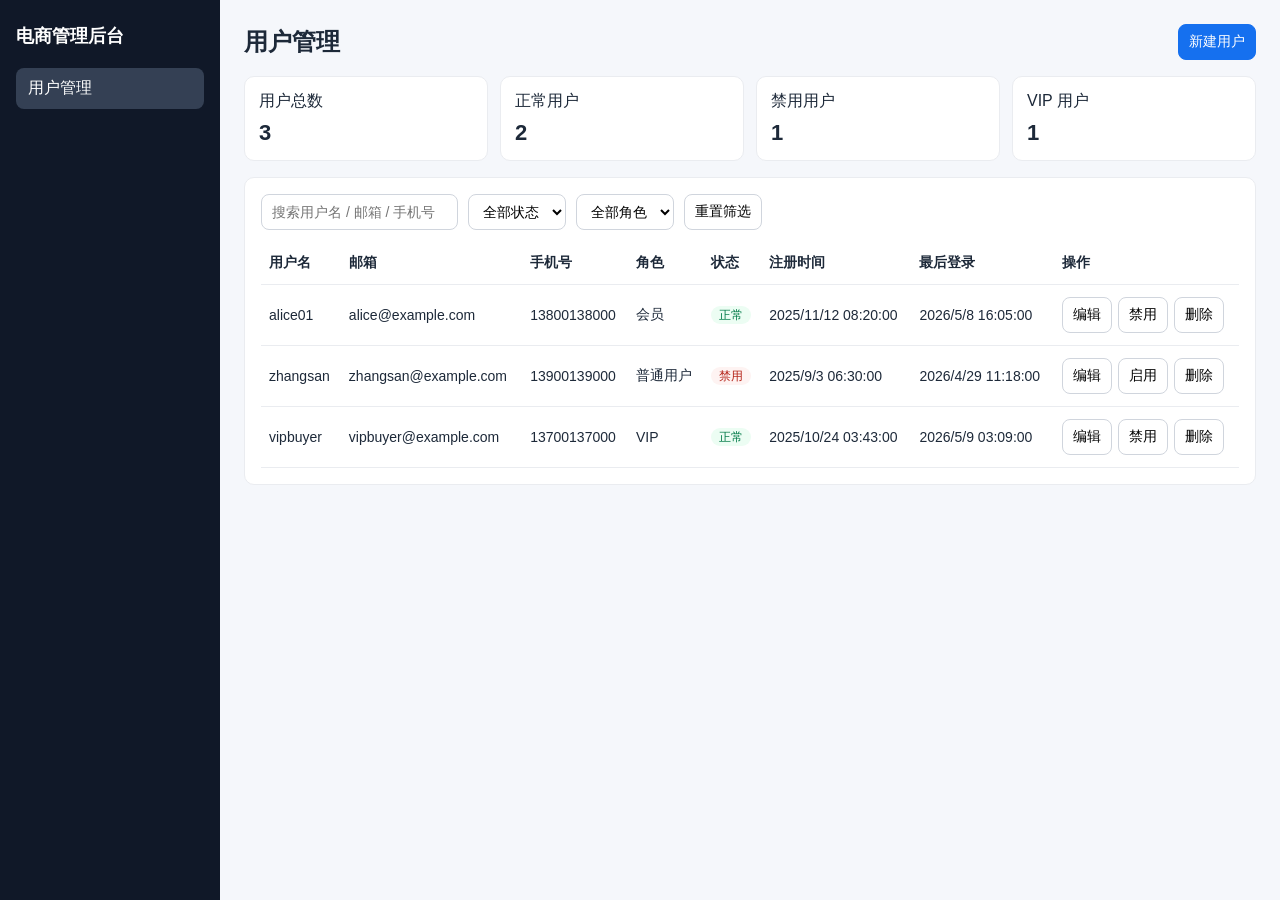
==== index.html @ e361f433 "feat: add ecommerce admin user management page Co-authored-by: weizhong <weizhongart@users.noreply.g" ====
<!doctype html>
<html lang="zh-CN">
  <head>
    <meta charset="UTF-8" />
    <meta name="viewport" content="width=device-width, initial-scale=1.0" />
    <title>电商管理后台 - 用户管理</title>
    <link rel="stylesheet" href="./styles.css" />
  </head>
  <body>
    <div class="layout">
      <aside class="sidebar">
        <h1>电商管理后台</h1>
        <nav>
          <a class="active" href="#">用户管理</a>
        </nav>
      </aside>
      <main class="content">
        <header class="page-header">
          <h2>用户管理</h2>
          <button id="createUserButton" class="primary">新建用户</button>
        </header>

        <section class="summary" id="summaryCards"></section>

        <section class="card">
          <div class="toolbar">
            <input id="searchInput" type="text" placeholder="搜索用户名 / 邮箱 / 手机号" />
            <select id="statusFilter">
              <option value="all">全部状态</option>
              <option value="active">正常</option>
              <option value="disabled">禁用</option>
            </select>
            <select id="roleFilter">
              <option value="all">全部角色</option>
              <option value="普通用户">普通用户</option>
              <option value="会员">会员</option>
              <option value="VIP">VIP</option>
              <option value="企业客户">企业客户</option>
            </select>
            <button id="resetFilters">重置筛选</button>
          </div>

          <div class="table-wrapper">
            <table>
              <thead>
                <tr>
                  <th>用户名</th>
                  <th>邮箱</th>
                  <th>手机号</th>
                  <th>角色</th>
                  <th>状态</th>
                  <th>注册时间</th>
                  <th>最后登录</th>
                  <th>操作</th>
                </tr>
              </thead>
              <tbody id="userTableBody"></tbody>
            </table>
          </div>
        </section>
      </main>
    </div>

    <dialog id="userDialog">
      <form id="userForm" method="dialog">
        <h3 id="dialogTitle">新建用户</h3>
        <input type="hidden" id="editingUserId" />

        <label>用户名<input id="usernameInput" required minlength="2" maxlength="20" /></label>
        <label>邮箱<input id="emailInput" required type="email" /></label>
        <label>手机号<input id="phoneInput" required pattern="^1[3-9]\\d{9}$" /></label>
        <label>
          角色
          <select id="roleInput" required>
            <option value="普通用户">普通用户</option>
            <option value="会员">会员</option>
            <option value="VIP">VIP</option>
            <option value="企业客户">企业客户</option>
          </select>
        </label>
        <label>
          状态
          <select id="statusInput" required>
            <option value="active">正常</option>
            <option value="disabled">禁用</option>
          </select>
        </label>

        <menu>
          <button type="button" id="cancelDialogButton">取消</button>
          <button class="primary" type="submit">保存</button>
        </menu>
      </form>
    </dialog>

    <script src="./script.js"></script>
  </body>
</html>
---- styles.css ----
:root {
  color-scheme: light;
  font-family: "PingFang SC", "Microsoft YaHei", Arial, sans-serif;
}

* {
  box-sizing: border-box;
}

body {
  margin: 0;
  background: #f5f7fb;
  color: #1d2939;
}

.layout {
  display: grid;
  grid-template-columns: 220px 1fr;
  min-height: 100vh;
}

.sidebar {
  background: #101828;
  color: #fff;
  padding: 24px 16px;
}

.sidebar h1 {
  font-size: 18px;
  margin: 0 0 20px;
}

.sidebar nav a {
  display: block;
  color: #98a2b3;
  text-decoration: none;
  padding: 10px 12px;
  border-radius: 8px;
}

.sidebar nav a.active {
  background: #344054;
  color: #fff;
}

.content {
  padding: 24px;
}

.page-header {
  display: flex;
  justify-content: space-between;
  align-items: center;
  margin-bottom: 16px;
}

h2 {
  margin: 0;
}

.summary {
  display: grid;
  grid-template-columns: repeat(4, minmax(120px, 1fr));
  gap: 12px;
  margin-bottom: 16px;
}

.summary-item,
.card {
  background: #fff;
  border-radius: 10px;
  border: 1px solid #eaecf0;
}

.summary-item {
  padding: 14px;
}

.summary-item strong {
  display: block;
  font-size: 22px;
  margin-top: 8px;
}

.card {
  padding: 16px;
}

.toolbar {
  display: flex;
  gap: 10px;
  margin-bottom: 12px;
  flex-wrap: wrap;
}

input,
select,
button {
  border: 1px solid #d0d5dd;
  border-radius: 8px;
  padding: 8px 10px;
  font-size: 14px;
}

input,
select {
  background: #fff;
}

button {
  cursor: pointer;
  background: #fff;
}

button.primary {
  background: #1570ef;
  color: #fff;
  border-color: #1570ef;
}

.table-wrapper {
  overflow-x: auto;
}

table {
  width: 100%;
  border-collapse: collapse;
  min-width: 920px;
}

th,
td {
  padding: 12px 8px;
  border-bottom: 1px solid #eaecf0;
  text-align: left;
  font-size: 14px;
}

.status {
  border-radius: 999px;
  padding: 2px 8px;
  font-size: 12px;
}

.status.active {
  background: #ecfdf3;
  color: #027a48;
}

.status.disabled {
  background: #fef3f2;
  color: #b42318;
}

.actions {
  display: flex;
  gap: 6px;
}

dialog {
  border: none;
  border-radius: 12px;
  padding: 0;
}

dialog::backdrop {
  background: rgba(0, 0, 0, 0.4);
}

form {
  padding: 16px;
  width: 340px;
  display: grid;
  gap: 10px;
}

form h3 {
  margin: 0 0 8px;
}

label {
  display: grid;
  gap: 4px;
  font-size: 13px;
}

menu {
  margin: 8px 0 0;
  padding: 0;
  display: flex;
  justify-content: end;
  gap: 8px;
}
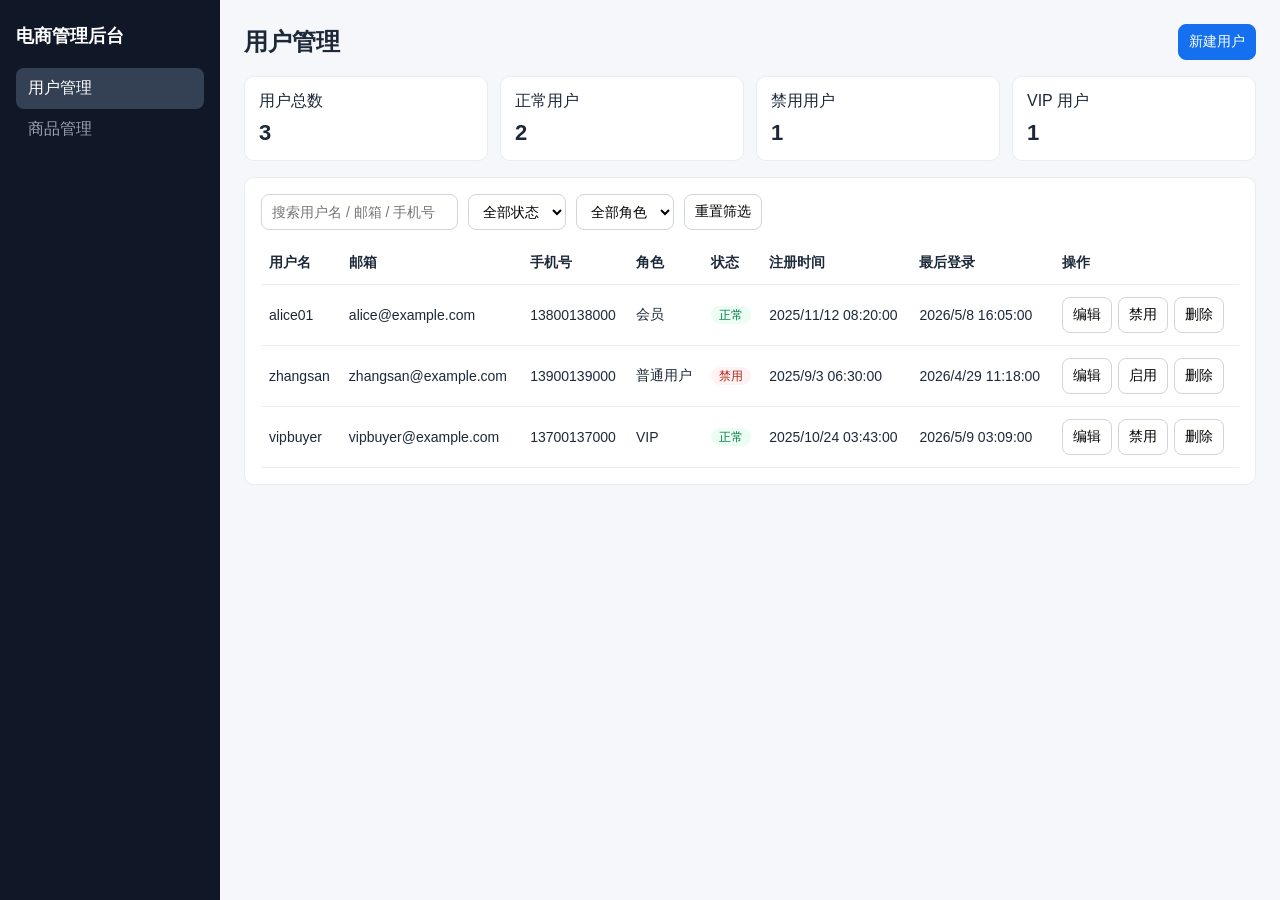
==== commit 67eecd6c: "feat(商品管理): 实现商品增删改查基础功能 Co-authored-by: weizhong <>" ====
--- a/index.html
+++ b/index.html
@@ -11,7 +11,8 @@
       <aside class="sidebar">
         <h1>电商管理后台</h1>
         <nav>
-          <a class="active" href="#">用户管理</a>
+          <a class="active" href="./index.html">用户管理</a>
+          <a href="./products.html">商品管理</a>
         </nav>
       </aside>
       <main class="content">
--- a/styles.css
+++ b/styles.css
@@ -191,3 +191,18 @@
   justify-content: end;
   gap: 8px;
 }
+
+.status.on {
+  background: #ecfdf3;
+  color: #027a48;
+}
+
+.status.off {
+  background: #fef3f2;
+  color: #b42318;
+}
+
+.low-stock {
+  color: #b42318;
+  font-weight: 600;
+}
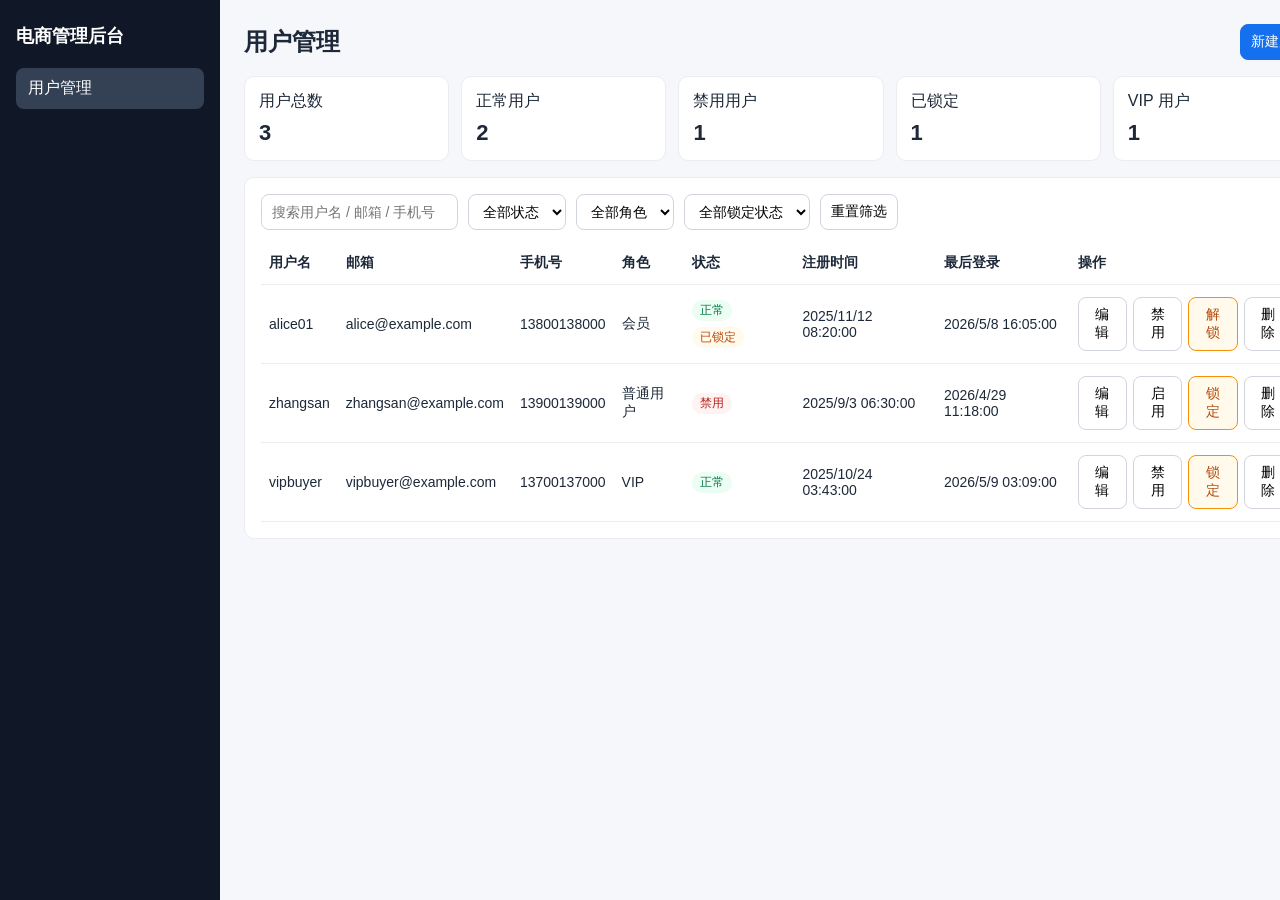
==== commit 4f84ed76: "feat(user): 增加账户锁定与筛选、与禁用状态解耦 - 用户数据增加 locked 字段，读取旧数据时自动迁移 - 表格展示「已锁定」标签，操作列增加锁定/解锁并二次确认 - 工具栏增加锁定状" ====
--- a/index.html
+++ b/index.html
@@ -11,8 +11,7 @@
       <aside class="sidebar">
         <h1>电商管理后台</h1>
         <nav>
-          <a class="active" href="./index.html">用户管理</a>
-          <a href="./products.html">商品管理</a>
+          <a class="active" href="#">用户管理</a>
         </nav>
       </aside>
       <main class="content">
@@ -37,6 +36,11 @@
               <option value="会员">会员</option>
               <option value="VIP">VIP</option>
               <option value="企业客户">企业客户</option>
+            </select>
+            <select id="lockFilter" title="按账户锁定状态筛选">
+              <option value="all">全部锁定状态</option>
+              <option value="unlocked">未锁定</option>
+              <option value="locked">已锁定</option>
             </select>
             <button id="resetFilters">重置筛选</button>
           </div>
@@ -86,6 +90,10 @@
             <option value="disabled">禁用</option>
           </select>
         </label>
+        <label class="checkbox-row">
+          <input id="lockedInput" type="checkbox" />
+          账户已锁定（禁止登录，与「禁用」独立）
+        </label>
 
         <menu>
           <button type="button" id="cancelDialogButton">取消</button>
--- a/styles.css
+++ b/styles.css
@@ -60,7 +60,7 @@
 
 .summary {
   display: grid;
-  grid-template-columns: repeat(4, minmax(120px, 1fr));
+  grid-template-columns: repeat(auto-fit, minmax(120px, 1fr));
   gap: 12px;
   margin-bottom: 16px;
 }
@@ -118,6 +118,12 @@
   border-color: #1570ef;
 }
 
+button.warn {
+  border-color: #f79009;
+  color: #b54708;
+  background: #fffaeb;
+}
+
 .table-wrapper {
   overflow-x: auto;
 }
@@ -125,7 +131,7 @@
 table {
   width: 100%;
   border-collapse: collapse;
-  min-width: 920px;
+  min-width: 1040px;
 }
 
 th,
@@ -152,6 +158,18 @@
   color: #b42318;
 }
 
+.status.locked {
+  background: #fffaeb;
+  color: #b54708;
+}
+
+.status-badges {
+  display: inline-flex;
+  flex-wrap: wrap;
+  gap: 6px;
+  align-items: center;
+}
+
 .actions {
   display: flex;
   gap: 6px;
@@ -184,6 +202,18 @@
   font-size: 13px;
 }
 
+label.checkbox-row {
+  display: flex;
+  align-items: center;
+  gap: 8px;
+  grid-template-columns: unset;
+}
+
+label.checkbox-row input[type="checkbox"] {
+  width: auto;
+  margin: 0;
+}
+
 menu {
   margin: 8px 0 0;
   padding: 0;
@@ -191,18 +221,3 @@
   justify-content: end;
   gap: 8px;
 }
-
-.status.on {
-  background: #ecfdf3;
-  color: #027a48;
-}
-
-.status.off {
-  background: #fef3f2;
-  color: #b42318;
-}
-
-.low-stock {
-  color: #b42318;
-  font-weight: 600;
-}
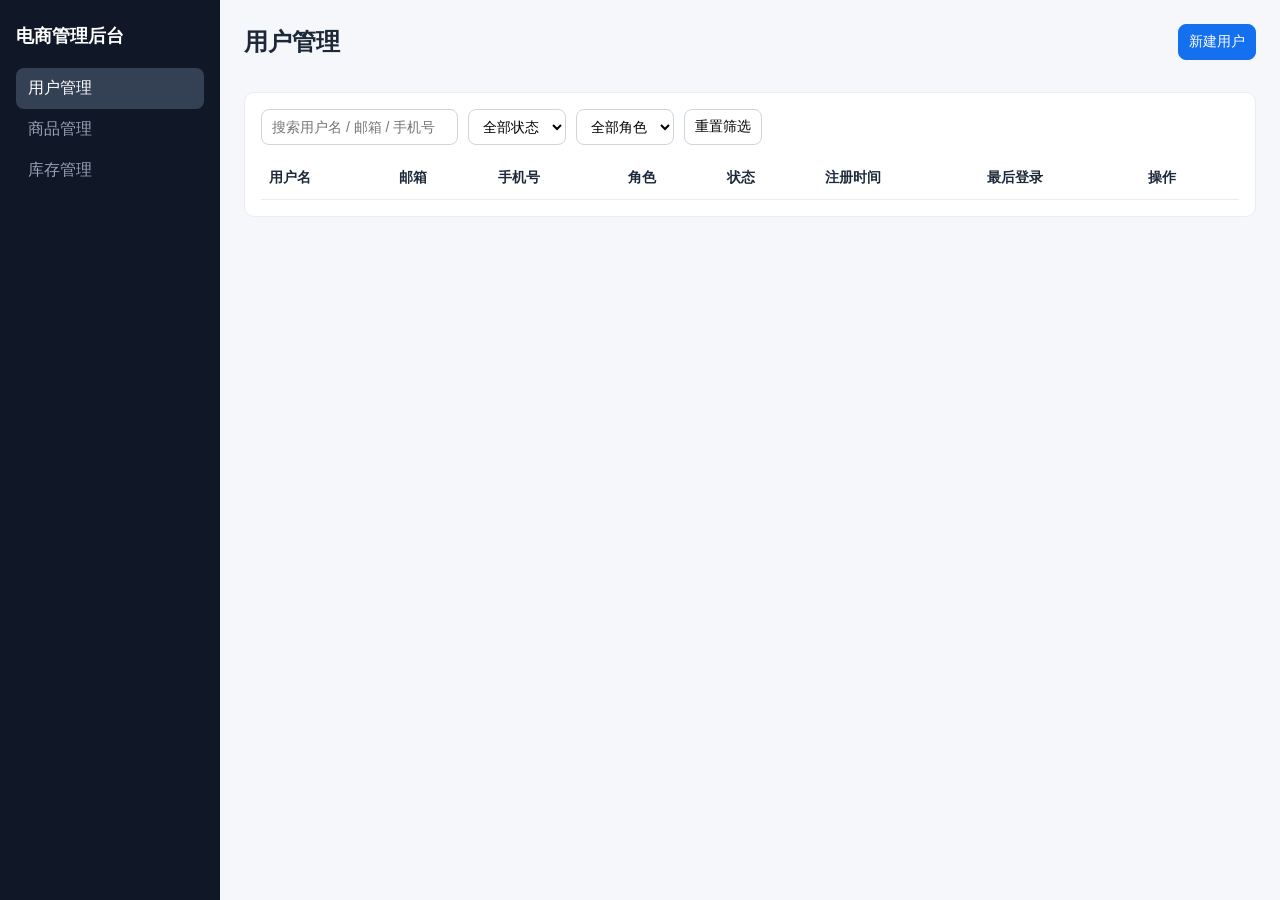
==== commit 1173f564: "feat(inventory): 实现库存管理模块的增删改查界面 Co-authored-by: weizhong <>" ====
--- a/index.html
+++ b/index.html
@@ -11,7 +11,9 @@
       <aside class="sidebar">
         <h1>电商管理后台</h1>
         <nav>
-          <a class="active" href="#">用户管理</a>
+          <a class="active" href="./index.html">用户管理</a>
+          <a href="./products.html">商品管理</a>
+          <a href="./inventory.html">库存管理</a>
         </nav>
       </aside>
       <main class="content">
@@ -36,11 +38,6 @@
               <option value="会员">会员</option>
               <option value="VIP">VIP</option>
               <option value="企业客户">企业客户</option>
-            </select>
-            <select id="lockFilter" title="按账户锁定状态筛选">
-              <option value="all">全部锁定状态</option>
-              <option value="unlocked">未锁定</option>
-              <option value="locked">已锁定</option>
             </select>
             <button id="resetFilters">重置筛选</button>
           </div>
@@ -90,10 +87,6 @@
             <option value="disabled">禁用</option>
           </select>
         </label>
-        <label class="checkbox-row">
-          <input id="lockedInput" type="checkbox" />
-          账户已锁定（禁止登录，与「禁用」独立）
-        </label>
 
         <menu>
           <button type="button" id="cancelDialogButton">取消</button>
--- a/styles.css
+++ b/styles.css
@@ -60,7 +60,7 @@
 
 .summary {
   display: grid;
-  grid-template-columns: repeat(auto-fit, minmax(120px, 1fr));
+  grid-template-columns: repeat(4, minmax(120px, 1fr));
   gap: 12px;
   margin-bottom: 16px;
 }
@@ -118,12 +118,6 @@
   border-color: #1570ef;
 }
 
-button.warn {
-  border-color: #f79009;
-  color: #b54708;
-  background: #fffaeb;
-}
-
 .table-wrapper {
   overflow-x: auto;
 }
@@ -131,7 +125,7 @@
 table {
   width: 100%;
   border-collapse: collapse;
-  min-width: 1040px;
+  min-width: 920px;
 }
 
 th,
@@ -158,18 +152,6 @@
   color: #b42318;
 }
 
-.status.locked {
-  background: #fffaeb;
-  color: #b54708;
-}
-
-.status-badges {
-  display: inline-flex;
-  flex-wrap: wrap;
-  gap: 6px;
-  align-items: center;
-}
-
 .actions {
   display: flex;
   gap: 6px;
@@ -202,18 +184,6 @@
   font-size: 13px;
 }
 
-label.checkbox-row {
-  display: flex;
-  align-items: center;
-  gap: 8px;
-  grid-template-columns: unset;
-}
-
-label.checkbox-row input[type="checkbox"] {
-  width: auto;
-  margin: 0;
-}
-
 menu {
   margin: 8px 0 0;
   padding: 0;
@@ -221,3 +191,20 @@
   justify-content: end;
   gap: 8px;
 }
+
+.status.on,
+.status.in {
+  background: #ecfdf3;
+  color: #027a48;
+}
+
+.status.off,
+.status.out {
+  background: #fef3f2;
+  color: #b42318;
+}
+
+.low-stock {
+  color: #b42318;
+  font-weight: 600;
+}
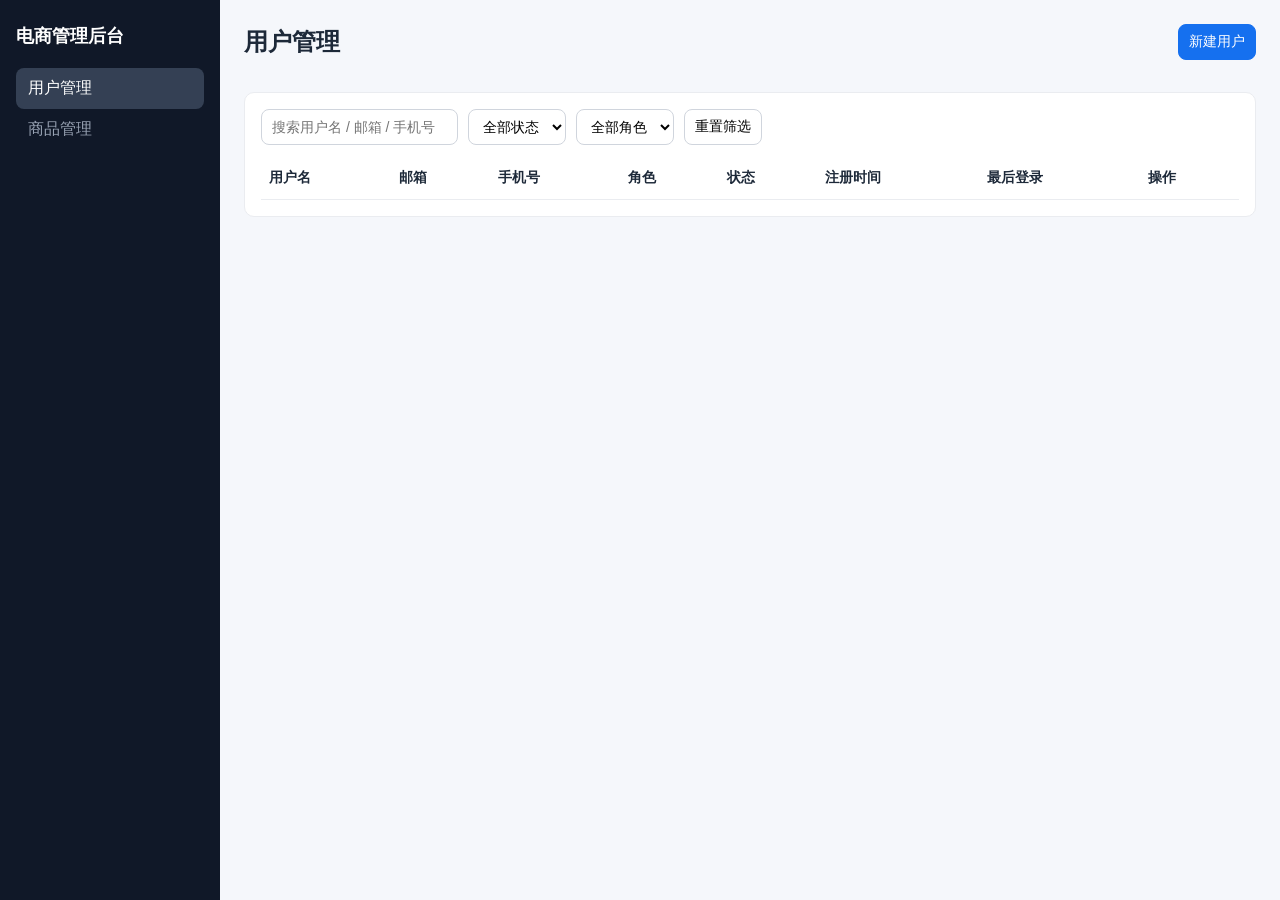
==== commit 8b7fb331: "Merge 67eecd6cf4c09421c6f28c9c40139b4d05e91028 into c09f06e91d18208ba199dd8320611cb98ef8fd4e" ====
--- a/index.html
+++ b/index.html
@@ -13,7 +13,6 @@
         <nav>
           <a class="active" href="./index.html">用户管理</a>
           <a href="./products.html">商品管理</a>
-          <a href="./inventory.html">库存管理</a>
         </nav>
       </aside>
       <main class="content">
--- a/styles.css
+++ b/styles.css
@@ -192,14 +192,12 @@
   gap: 8px;
 }
 
-.status.on,
-.status.in {
+.status.on {
   background: #ecfdf3;
   color: #027a48;
 }
 
-.status.off,
-.status.out {
+.status.off {
   background: #fef3f2;
   color: #b42318;
 }
